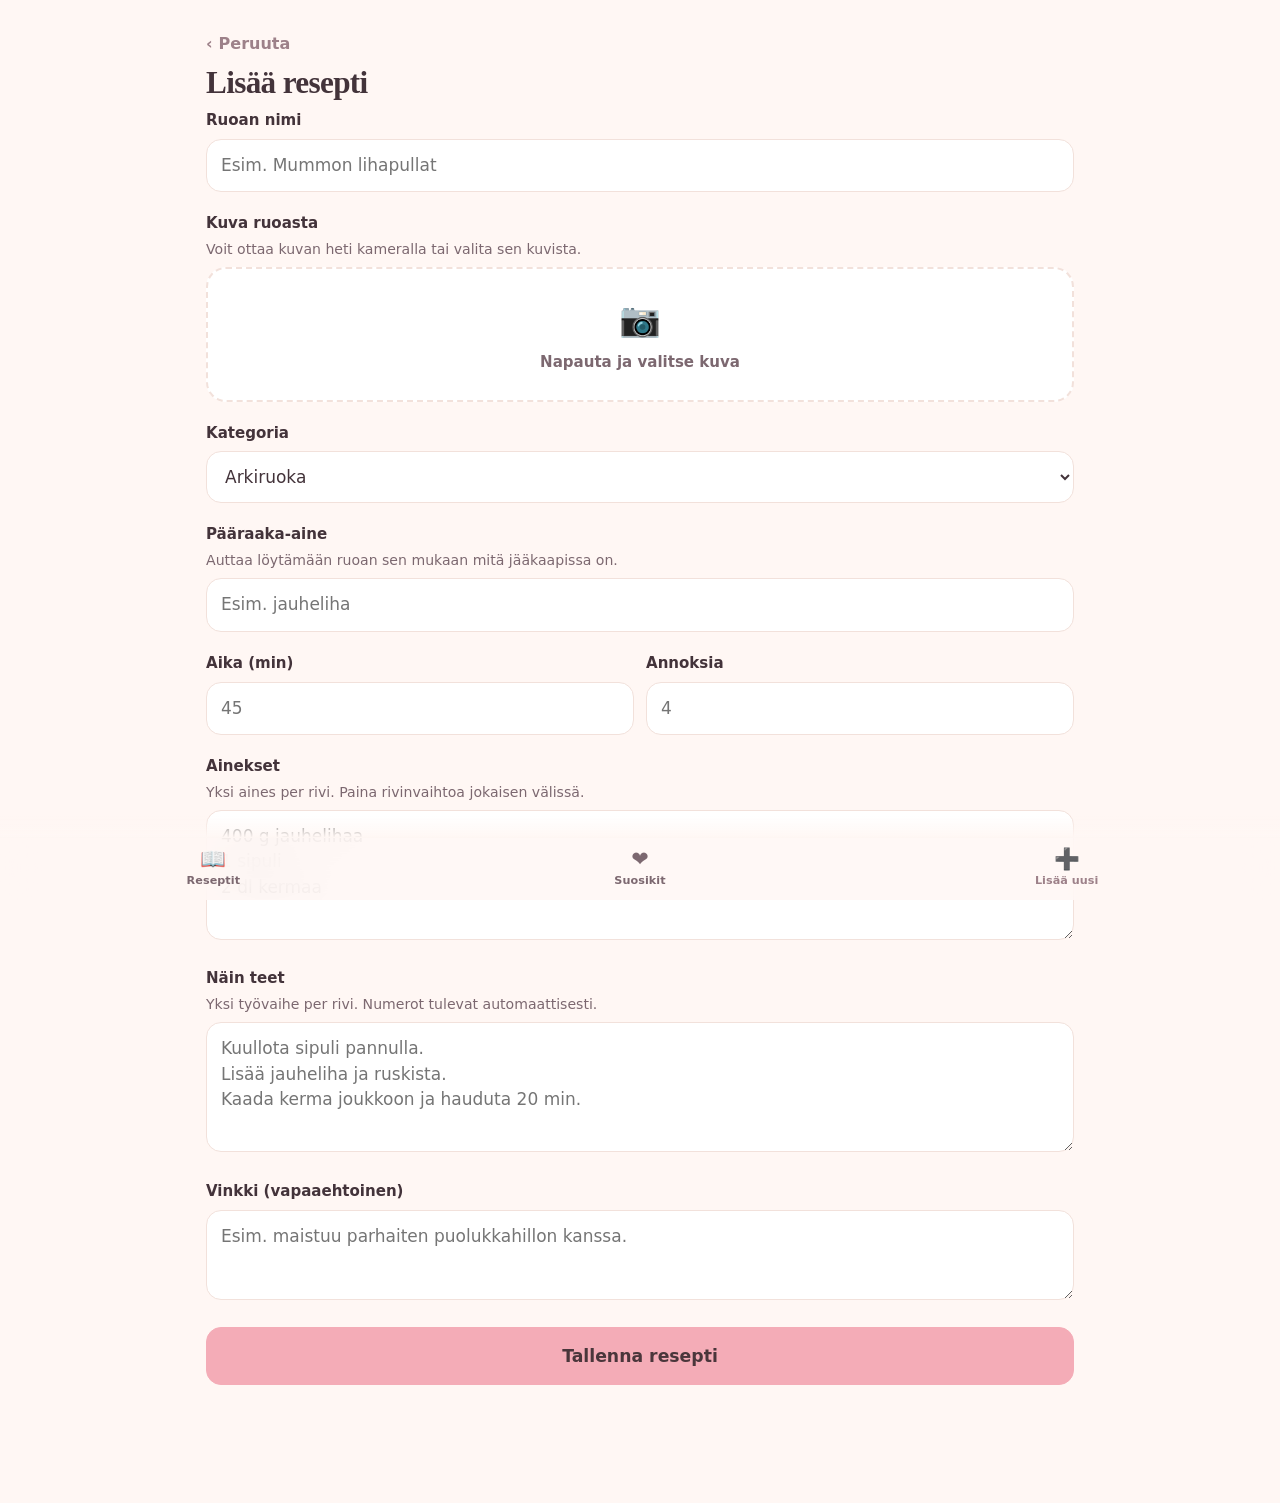
==== lisaa.html @ 2bf82513 "Uusi väripaletti ja harkittu liike käyttöliittymään Värit vaihdettu äidin valitsemiin pastelleihin. " ====
<!doctype html>
<html lang="fi">
<head>
<meta charset="utf-8">
<meta name="viewport" content="width=device-width, initial-scale=1, viewport-fit=cover">
<title>Lisää resepti · Reseptipankki</title>
<meta name="theme-color" content="#FFF7F4" media="(prefers-color-scheme: light)">
<meta name="theme-color" content="#1D1719" media="(prefers-color-scheme: dark)">
<meta name="apple-mobile-web-app-capable" content="yes">
<meta name="apple-mobile-web-app-title" content="Reseptit">
<link rel="apple-touch-icon" href="ikoni-180.png">
<link rel="manifest" href="manifest.webmanifest">
<link rel="stylesheet" href="style.css">
</head>
<body>

<header class="ylapalkki">
  <a class="takaisin" href="index.html"><span aria-hidden="true">‹</span> Peruuta</a>
  <h1 id="otsikko">Lisää resepti</h1>
</header>

<main class="sisalto">
  <div id="asetusvaroitus"></div>

  <form id="lomake" novalidate>

    <div class="kentta">
      <label for="nimi">Ruoan nimi</label>
      <input type="text" id="nimi" required autocomplete="off" placeholder="Esim. Mummon lihapullat">
    </div>

    <div class="kentta">
      <label for="kuva">Kuva ruoasta</label>
      <p class="ohjeteksti">Voit ottaa kuvan heti kameralla tai valita sen kuvista.</p>
      <label class="kuvavalinta" id="kuvalaatikko">
        <span id="kuvaTeksti">
          <span class="iso" aria-hidden="true">📷</span>
          Napauta ja valitse kuva
        </span>
        <input type="file" id="kuva" accept="image/*">
      </label>
    </div>

    <div class="kentta">
      <label for="kategoria">Kategoria</label>
      <select id="kategoria"></select>
    </div>

    <div class="kentta">
      <label for="paaraaka">Pääraaka-aine</label>
      <p class="ohjeteksti">Auttaa löytämään ruoan sen mukaan mitä jääkaapissa on.</p>
      <input type="text" id="paaraaka" autocomplete="off" placeholder="Esim. jauheliha">
    </div>

    <div class="rivi">
      <div class="kentta">
        <label for="aika">Aika (min)</label>
        <input type="number" id="aika" inputmode="numeric" min="0" placeholder="45">
      </div>
      <div class="kentta">
        <label for="annokset">Annoksia</label>
        <input type="number" id="annokset" inputmode="numeric" min="0" placeholder="4">
      </div>
    </div>

    <div class="kentta">
      <label for="ainekset">Ainekset</label>
      <p class="ohjeteksti">Yksi aines per rivi. Paina rivinvaihtoa jokaisen välissä.</p>
      <textarea id="ainekset" placeholder="400 g jauhelihaa&#10;1 sipuli&#10;2 dl kermaa"></textarea>
    </div>

    <div class="kentta">
      <label for="ohje">Näin teet</label>
      <p class="ohjeteksti">Yksi työvaihe per rivi. Numerot tulevat automaattisesti.</p>
      <textarea id="ohje" placeholder="Kuullota sipuli pannulla.&#10;Lisää jauheliha ja ruskista.&#10;Kaada kerma joukkoon ja hauduta 20 min."></textarea>
    </div>

    <div class="kentta">
      <label for="vinkki">Vinkki (vapaaehtoinen)</label>
      <textarea id="vinkki" style="min-height:90px" placeholder="Esim. maistuu parhaiten puolukkahillon kanssa."></textarea>
    </div>

    <div class="toiminnot">
      <button class="nappi paa" type="submit" id="tallenna">Tallenna resepti</button>
    </div>

    <p id="tila" class="ohjeteksti" style="text-align:center"></p>
  </form>
</main>

<nav class="alanavi">
  <a href="index.html"><span class="kuvake" aria-hidden="true">📖</span>Reseptit</a>
  <a href="index.html?suosikit=1"><span class="kuvake" aria-hidden="true">❤️</span>Suosikit</a>
  <a href="lisaa.html" aria-current="page"><span class="kuvake" aria-hidden="true">➕</span>Lisää uusi</a>
</nav>

<script src="config.js"></script>
<script src="db.js"></script>
<script src="lisaa.js"></script>
</body>
</html>
---- style.css ----
/* ===============================================================
   Reseptipankki — tyylit

   Väripaletti on äidin valitsema:
     #d8e2dc salvia   #ffe5d9 persikka   #ffcad4 pinkki
     #f4acb7 ruusu    #9d8189 mauve

   Pastellit ovat liian vaaleita kantamaan valkoista tekstiä, joten
   niitä käytetään pintoina ja teksti on syvä luumunsävy, joka on
   johdettu mauvesta. Näin kontrasti riittää myös keittiön valossa.
   =============================================================== */

:root {
  /* Äidin paletti sellaisenaan — näitä käytetään painikkeissa ja
     korosteissa, ja ne pysyvät kirkkaina myös tummassa teemassa. */
  --salvia:   #D8E2DC;
  --persikka: #FFE5D9;
  --pinkki:   #FFCAD4;
  --ruusu:    #F4ACB7;
  --mauve:    #9D8189;

  /* Korttien ja kuvapaikkojen taustasävyt. Tummassa teemassa nämä
     himmenevät, jotta ruudukko ei hehku pimeässä keittiössä. */
  --tintti-salvia:   #D8E2DC;
  --tintti-persikka: #FFE5D9;
  --tintti-pinkki:   #FFCAD4;
  --tintti-ruusu:    #F4ACB7;

  /* Käyttöliittymän sävyt */
  --tausta:        #FFF7F4;
  --pinta:         #FFFFFF;
  --pinta-2:       #FFF1EB;
  --muste:         #43333A;
  --muste-himmea:  #7C6870;
  --viiva:         #F2E1DB;
  --korostus:      #F4ACB7;
  --korostus-pehm: #FFE7EC;
  --korostus-teksti: #4A363B;
  --varjo:         0 1px 2px rgba(67, 51, 58, .05), 0 8px 24px rgba(157, 129, 137, .13);
  --varjo-levy:    0 -6px 44px rgba(67, 51, 58, .18);
  --pyoristys:     20px;

  /* Liikkeen sanasto */
  --ease-out:    cubic-bezier(0.23, 1, 0.32, 1);
  --ease-in-out: cubic-bezier(0.77, 0, 0.175, 1);
  --ease-levy:   cubic-bezier(0.32, 0.72, 0, 1);
}

@media (prefers-color-scheme: dark) {
  :root {
    --tausta:        #1D1719;
    --pinta:         #2A2226;
    --pinta-2:       #372B30;
    --muste:         #F7EAE6;
    --muste-himmea:  #C3ABB1;
    --viiva:         #3E3236;
    --korostus:      #F4ACB7;
    --korostus-pehm: #453036;
    --korostus-teksti: #2A2226;
    --varjo:         0 1px 2px rgba(0, 0, 0, .28), 0 8px 24px rgba(0, 0, 0, .34);
    --varjo-levy:    0 -6px 44px rgba(0, 0, 0, .5);

    --tintti-salvia:   #46534E;
    --tintti-persikka: #55403A;
    --tintti-pinkki:   #5A3B43;
    --tintti-ruusu:    #6B4049;
  }
}

* { box-sizing: border-box; }

html {
  font-size: 100%;
  -webkit-text-size-adjust: 100%;
}

body {
  margin: 0;
  padding: 0 0 calc(78px + env(safe-area-inset-bottom));
  background: var(--tausta);
  color: var(--muste);
  font-family: -apple-system, BlinkMacSystemFont, "Segoe UI", system-ui, sans-serif;
  font-size: 1.0625rem;
  line-height: 1.5;
  -webkit-font-smoothing: antialiased;
  overflow-x: hidden;
}

/* Otsikot: iso koko saa tiiviin välistyksen ja rivivälin, leipäteksti ei. */
h1, h2, h3 {
  font-family: Georgia, "Iowan Old Style", "Times New Roman", serif;
  font-weight: 600;
  margin: 0;
}

h1 { letter-spacing: -0.021em; line-height: 1.12; }
h2 { letter-spacing: -0.014em; line-height: 1.2; }
h3 { letter-spacing: -0.008em; line-height: 1.25; }

a { color: var(--mauve); }

button, .nappi, .siru, .kortti, .alanavi a, .takaisin, .kahva, .arvo-painike {
  -webkit-user-select: none;
  user-select: none;
}

button, input, select, textarea {
  font-family: inherit;
  font-size: 1.0625rem;   /* alle 16px saisi iOS:n zoomaamaan kenttään */
  color: inherit;
}

.sisalto {
  max-width: 900px;
  margin: 0 auto;
  padding: 0 16px;
}

/* --- Yläpalkki ------------------------------------------------- */

.ylapalkki {
  padding: calc(env(safe-area-inset-top) + 22px) 16px 8px;
  max-width: 900px;
  margin: 0 auto;
}

.ylapalkki h1 { font-size: 1.95rem; }

.ylapalkki p {
  margin: 5px 0 0;
  color: var(--muste-himmea);
  font-size: 0.94rem;
}

.takaisin {
  display: inline-flex;
  align-items: center;
  gap: 6px;
  min-height: 44px;
  padding-right: 12px;
  color: var(--mauve);
  text-decoration: none;
  font-weight: 600;
  font-size: 1rem;
  transition: transform 140ms var(--ease-out), opacity 140ms var(--ease-out);
}

.takaisin:active { transform: scale(0.96); opacity: .7; }

/* --- Arvontapainike -------------------------------------------- */

.arvo-painike {
  display: flex;
  align-items: center;
  justify-content: center;
  gap: 10px;
  width: 100%;
  min-height: 62px;
  margin: 18px 0 18px;
  border: 0;
  border-radius: var(--pyoristys);
  background: linear-gradient(135deg, var(--ruusu) 0%, var(--pinkki) 100%);
  color: var(--korostus-teksti);
  font-size: 1.12rem;
  font-weight: 650;
  letter-spacing: -0.005em;
  box-shadow: var(--varjo);
  cursor: pointer;
  -webkit-tap-highlight-color: transparent;
  transition: transform 140ms var(--ease-out), box-shadow 140ms var(--ease-out);
}

.arvo-painike:active {
  transform: scale(0.975);
  box-shadow: 0 1px 2px rgba(67, 51, 58, .06);
}

.arvo-painike .noppa {
  display: inline-block;
  font-size: 1.15em;
  transition: transform 260ms var(--ease-out);
}

.arvo-painike:active .noppa { transform: rotate(-18deg); }

/* --- Haku ja suodattimet --------------------------------------- */

.hakukentta { position: relative; margin-bottom: 12px; }

.hakukentta input {
  width: 100%;
  min-height: 52px;
  padding: 0 16px 0 46px;
  border: 1px solid var(--viiva);
  border-radius: 15px;
  background: var(--pinta);
  outline: none;
  transition: border-color 160ms ease, box-shadow 160ms ease;
}

.hakukentta input:focus {
  border-color: var(--ruusu);
  box-shadow: 0 0 0 3px var(--korostus-pehm);
}

.hakukentta .kuvake {
  position: absolute;
  left: 15px;
  top: 50%;
  transform: translateY(-50%);
  opacity: .45;
  pointer-events: none;
}

.suodattimet {
  display: flex;
  gap: 8px;
  overflow-x: auto;
  padding: 2px 16px 14px;
  margin: 0 -16px;
  scrollbar-width: none;
  -webkit-overflow-scrolling: touch;
}

.suodattimet::-webkit-scrollbar { display: none; }

.siru {
  flex: 0 0 auto;
  min-height: 40px;
  padding: 0 16px;
  border: 1px solid var(--viiva);
  border-radius: 999px;
  background: var(--pinta);
  color: var(--muste-himmea);
  font-size: 0.94rem;
  font-weight: 550;
  white-space: nowrap;
  cursor: pointer;
  -webkit-tap-highlight-color: transparent;
  transition: transform 140ms var(--ease-out), background-color 180ms ease,
              color 180ms ease, border-color 180ms ease;
}

.siru:active { transform: scale(0.95); }

.siru[aria-pressed="true"] {
  background: var(--ruusu);
  border-color: var(--ruusu);
  color: var(--korostus-teksti);
}

/* --- Reseptiruudukko -------------------------------------------- */

.ruudukko {
  display: grid;
  grid-template-columns: repeat(2, 1fr);
  gap: 14px;
  padding-bottom: 28px;
}

@media (min-width: 620px) {
  .ruudukko { grid-template-columns: repeat(3, 1fr); gap: 18px; }
}

.kortti {
  display: block;
  background: var(--pinta);
  border-radius: var(--pyoristys);
  overflow: hidden;
  text-decoration: none;
  color: inherit;
  box-shadow: var(--varjo);
  -webkit-tap-highlight-color: transparent;
  transition: transform 160ms var(--ease-out), box-shadow 160ms var(--ease-out);
}

.kortti:active {
  transform: scale(0.975);
  box-shadow: 0 1px 2px rgba(67, 51, 58, .05);
}

/* Ensilatauksen porrastettu saapuminen. Suodatus ja haku eivät
   käytä tätä — listan pomppiminen joka näppäinpainalluksella
   tekisi hakemisesta hitaan tuntuista. */
.ruudukko.saapuu .kortti {
  opacity: 0;
  animation: kortti-saapuu 280ms var(--ease-out) forwards;
  animation-delay: calc(var(--i, 0) * 45ms);
}

@keyframes kortti-saapuu {
  from { opacity: 0; transform: translateY(10px) scale(0.985); }
  to   { opacity: 1; transform: none; }
}

.kortti .kuva {
  position: relative;
  aspect-ratio: 4 / 3;
  background: var(--tintti-persikka);
  display: flex;
  align-items: center;
  justify-content: center;
  font-size: 2.4rem;
}

.kortti .kuva.salvia   { background: var(--tintti-salvia); }
.kortti .kuva.persikka { background: var(--tintti-persikka); }
.kortti .kuva.pinkki   { background: var(--tintti-pinkki); }
.kortti .kuva.ruusu    { background: var(--tintti-ruusu); }

.kortti .kuva img {
  width: 100%;
  height: 100%;
  object-fit: cover;
  display: block;
}

.kortti .sydan {
  position: absolute;
  top: 8px;
  right: 8px;
  font-size: 0.9rem;
  background: rgba(255, 255, 255, .93);
  border-radius: 999px;
  width: 28px;
  height: 28px;
  display: flex;
  align-items: center;
  justify-content: center;
  box-shadow: 0 1px 4px rgba(67, 51, 58, .12);
}

.kortti .teksti { padding: 12px 13px 15px; }

.kortti h3 { font-size: 1.02rem; margin-bottom: 5px; }

.kortti .meta { font-size: 0.8rem; color: var(--muste-himmea); }

/* --- Tyhjä tila ja ilmoitukset ---------------------------------- */

.tyhja {
  text-align: center;
  padding: 48px 24px;
  color: var(--muste-himmea);
  animation: pehmea-saapuu 320ms var(--ease-out) both;
}

.tyhja .iso { font-size: 2.9rem; display: block; margin-bottom: 12px; }

.tyhja h2 { font-size: 1.3rem; color: var(--muste); margin-bottom: 8px; }

@keyframes pehmea-saapuu {
  from { opacity: 0; transform: translateY(8px); }
  to   { opacity: 1; transform: none; }
}

.huomio {
  background: var(--korostus-pehm);
  border: 1px solid var(--viiva);
  border-radius: 15px;
  padding: 16px 18px;
  margin: 16px 0;
  font-size: 0.94rem;
  line-height: 1.55;
}

.huomio h2 { font-size: 1.12rem; margin-bottom: 8px; }

.huomio code {
  font-family: ui-monospace, SFMono-Regular, Menlo, monospace;
  font-size: 0.82rem;
  background: var(--pinta);
  padding: 1px 5px;
  border-radius: 5px;
}

/* --- Reseptisivu ------------------------------------------------ */

.hero {
  width: 100%;
  aspect-ratio: 3 / 2;
  object-fit: cover;
  display: block;
  background: var(--tintti-persikka);
}

.hero-tyhja {
  aspect-ratio: 3 / 2;
  background: var(--tintti-persikka);
  display: flex;
  align-items: center;
  justify-content: center;
  font-size: 4.6rem;
}

.hero-tyhja.salvia   { background: var(--tintti-salvia); }
.hero-tyhja.persikka { background: var(--tintti-persikka); }
.hero-tyhja.pinkki   { background: var(--tintti-pinkki); }
.hero-tyhja.ruusu    { background: var(--tintti-ruusu); }

/* Kuva ja teksti saapuvat kahtena ryhmänä, eivät yksitellen. */
.saapuva-kuva { animation: pehmea-saapuu 300ms var(--ease-out) both; }

.saapuva-teksti {
  animation: pehmea-saapuu 320ms var(--ease-out) both;
  animation-delay: 60ms;
}

.resepti-otsikko { margin: 22px 0 10px; }

.resepti-otsikko h1 { font-size: 1.95rem; }

.tiedot {
  display: flex;
  flex-wrap: wrap;
  gap: 8px;
  margin: 14px 0 22px;
}

.tieto {
  background: var(--pinta);
  border: 1px solid var(--viiva);
  border-radius: 999px;
  padding: 7px 14px;
  font-size: 0.88rem;
  color: var(--muste-himmea);
}

.osio { margin-bottom: 32px; }

.osio > h2 {
  font-size: 1.3rem;
  margin-bottom: 12px;
  padding-bottom: 8px;
  border-bottom: 2px solid var(--pinkki);
}

/* Ainekset: rivin voi kuitata tehdyksi kesken kokkaamisen */
.ainekset { list-style: none; margin: 0; padding: 0; }

.ainekset li {
  display: flex;
  align-items: flex-start;
  gap: 12px;
  min-height: 48px;
  padding: 6px 8px;
  border-radius: 12px;
  border-bottom: 1px solid var(--viiva);
  cursor: pointer;
  -webkit-tap-highlight-color: transparent;
  transition: background-color 140ms var(--ease-out);
}

.ainekset li:last-child { border-bottom: 0; }

.ainekset li:active { background: var(--pinta-2); }

.ainekset .ruutu {
  flex: 0 0 auto;
  width: 25px;
  height: 25px;
  margin-top: 8px;
  border: 2px solid var(--viiva);
  border-radius: 8px;
  display: flex;
  align-items: center;
  justify-content: center;
  font-size: 0.85rem;
  color: transparent;
  transition: background-color 150ms var(--ease-out),
              border-color 150ms var(--ease-out),
              color 150ms var(--ease-out);
}

.ainekset li.valmis .ruutu {
  background: var(--mauve);
  border-color: var(--mauve);
  color: #FFF7F4;
}

.ainekset li span { padding: 9px 0; }

.ainekset li span.teksti {
  transition: color 150ms var(--ease-out), opacity 150ms var(--ease-out);
}

.ainekset li.valmis span.teksti {
  text-decoration: line-through;
  color: var(--muste-himmea);
  opacity: .65;
}

/* Ohje: numeroidut askeleet */
.askeleet { list-style: none; margin: 0; padding: 0; counter-reset: askel; }

.askeleet li {
  display: flex;
  gap: 14px;
  margin-bottom: 18px;
  line-height: 1.6;
}

.askeleet li::before {
  counter-increment: askel;
  content: counter(askel);
  flex: 0 0 auto;
  width: 31px;
  height: 31px;
  border-radius: 999px;
  background: var(--pinkki);
  color: var(--korostus-teksti);
  font-size: 0.94rem;
  font-weight: 700;
  display: flex;
  align-items: center;
  justify-content: center;
  margin-top: 2px;
}

.vinkki {
  background: var(--tintti-salvia);
  border-radius: 15px;
  padding: 15px 17px;
  font-size: 1rem;
  line-height: 1.55;
  color: var(--muste);
}

.toiminnot {
  display: flex;
  flex-wrap: wrap;
  gap: 10px;
  margin: 8px 0 40px;
}

/* --- Painikkeet ------------------------------------------------- */

.nappi {
  display: inline-flex;
  align-items: center;
  justify-content: center;
  gap: 8px;
  min-height: 52px;
  padding: 0 20px;
  border-radius: 15px;
  border: 1px solid var(--viiva);
  background: var(--pinta);
  color: var(--muste);
  font-size: 1rem;
  font-weight: 600;
  text-decoration: none;
  cursor: pointer;
  -webkit-tap-highlight-color: transparent;
  transition: transform 140ms var(--ease-out), background-color 160ms ease,
              opacity 160ms ease;
}

.nappi:active { transform: scale(0.97); }

.nappi.paa {
  background: var(--ruusu);
  border-color: var(--ruusu);
  color: var(--korostus-teksti);
  width: 100%;
  min-height: 58px;
  font-size: 1.08rem;
}

.nappi.vaara { color: #A33F4C; }

@media (prefers-color-scheme: dark) {
  .nappi.vaara { color: #F0A0A9; }
}

.nappi:disabled { opacity: .5; }
.nappi:disabled:active { transform: none; }

/* --- Arvonnan alalevy ------------------------------------------- */

.verho {
  position: fixed;
  inset: 0;
  background: rgba(67, 51, 58, .34);
  opacity: 0;
  z-index: 40;
  transition: opacity 400ms var(--ease-levy);
}

.verho.auki { opacity: 1; }

.arpalevy {
  position: fixed;
  left: 0;
  right: 0;
  bottom: 0;
  z-index: 41;
  max-width: 560px;
  margin: 0 auto;
  padding: 10px 20px calc(24px + env(safe-area-inset-bottom));
  background: var(--pinta);
  border-radius: 26px 26px 0 0;
  box-shadow: var(--varjo-levy);
  transform: translateY(100%);
  transition: transform 400ms var(--ease-levy);
  touch-action: none;
}

.arpalevy.auki { transform: translateY(0); }

/* Vedon aikana levy seuraa sormea suoraan, ilman siirtymää. */
.arpalevy.vetaa { transition: none; }

#arpasisalto {
  opacity: 1;
  transition: opacity 160ms var(--ease-out);
}

.kahva {
  width: 42px;
  height: 5px;
  border-radius: 999px;
  background: var(--viiva);
  margin: 0 auto 16px;
}

.arpa-ylapuoli {
  display: flex;
  align-items: center;
  gap: 15px;
  margin-bottom: 18px;
}

.arpa-kuva {
  flex: 0 0 auto;
  width: 78px;
  height: 78px;
  border-radius: 18px;
  background: var(--tintti-persikka);
  display: flex;
  align-items: center;
  justify-content: center;
  font-size: 2.1rem;
  overflow: hidden;
}

.arpa-kuva.salvia   { background: var(--tintti-salvia); }
.arpa-kuva.persikka { background: var(--tintti-persikka); }
.arpa-kuva.pinkki   { background: var(--tintti-pinkki); }
.arpa-kuva.ruusu    { background: var(--tintti-ruusu); }

.arpa-kuva img { width: 100%; height: 100%; object-fit: cover; }

.arpa-nimi { font-size: 1.4rem; margin-bottom: 4px; }

.arpa-meta { font-size: 0.9rem; color: var(--muste-himmea); }

.arpa-napit { display: flex; gap: 10px; }

.arpa-napit .nappi { flex: 1; min-height: 54px; padding: 0 12px; }

/* --- Lomake ----------------------------------------------------- */

.kentta { margin-bottom: 20px; }

.kentta label {
  display: block;
  font-size: 0.94rem;
  font-weight: 650;
  margin-bottom: 7px;
}

.kentta .ohjeteksti {
  font-size: 0.88rem;
  color: var(--muste-himmea);
  margin: -3px 0 8px;
  line-height: 1.45;
}

.kentta input[type="text"],
.kentta input[type="number"],
.kentta select,
.kentta textarea {
  width: 100%;
  min-height: 52px;
  padding: 13px 14px;
  border: 1px solid var(--viiva);
  border-radius: 15px;
  background: var(--pinta);
  outline: none;
  line-height: 1.5;
  transition: border-color 160ms ease, box-shadow 160ms ease;
}

.kentta textarea { resize: vertical; min-height: 130px; }

.kentta input:focus, .kentta select:focus, .kentta textarea:focus {
  border-color: var(--ruusu);
  box-shadow: 0 0 0 3px var(--korostus-pehm);
}

.rivi { display: flex; gap: 12px; }
.rivi .kentta { flex: 1; }

.kuvavalinta {
  display: block;
  border: 2px dashed var(--viiva);
  border-radius: var(--pyoristys);
  background: var(--pinta);
  padding: 26px 16px;
  text-align: center;
  color: var(--muste-himmea);
  cursor: pointer;
  overflow: hidden;
  transition: transform 140ms var(--ease-out), border-color 160ms ease;
}

.kuvavalinta:active { transform: scale(0.985); border-color: var(--ruusu); }

.kuvavalinta.taytetty { padding: 8px; border-style: solid; }

.kuvavalinta .iso { font-size: 2.1rem; display: block; margin-bottom: 6px; }

.kuvavalinta img {
  width: 100%;
  aspect-ratio: 3 / 2;
  object-fit: cover;
  border-radius: 13px;
  display: block;
  animation: kuva-saapuu 220ms var(--ease-out) both;
}

@keyframes kuva-saapuu {
  from { opacity: 0; transform: scale(0.96); }
  to   { opacity: 1; transform: none; }
}

.kuvavalinta input { display: none; }

/* --- Alanavigaatio ---------------------------------------------- */

/* Sisältö rullaa läpikuultavan palkin alta. Kova viiva on korvattu
   pehmeällä häivytyksellä, joka erottaa palkin vasta kun sen alle
   tulee sisältöä. */
.alanavi {
  position: fixed;
  left: 0; right: 0; bottom: 0;
  display: flex;
  background: color-mix(in srgb, var(--tausta) 82%, transparent);
  -webkit-backdrop-filter: saturate(180%) blur(20px);
  backdrop-filter: saturate(180%) blur(20px);
  border-top: 1px solid color-mix(in srgb, var(--viiva) 70%, transparent);
  padding-bottom: env(safe-area-inset-bottom);
  z-index: 20;
}

.alanavi::before {
  content: "";
  position: absolute;
  left: 0; right: 0;
  bottom: 100%;
  height: 22px;
  background: linear-gradient(to top, var(--tausta), transparent);
  pointer-events: none;
}

.alanavi a {
  flex: 1;
  min-height: 62px;
  display: flex;
  flex-direction: column;
  align-items: center;
  justify-content: center;
  gap: 3px;
  text-decoration: none;
  color: var(--muste-himmea);
  font-size: 0.7rem;
  font-weight: 600;
  letter-spacing: 0.005em;
  -webkit-tap-highlight-color: transparent;
  transition: color 160ms ease;
}

.alanavi a .kuvake {
  font-size: 1.3rem;
  line-height: 1;
  transition: transform 160ms var(--ease-out);
}

.alanavi a:active .kuvake { transform: scale(0.88); }

.alanavi a[aria-current="page"] { color: var(--mauve); }

/* --- Muuta ------------------------------------------------------ */

.latautuu {
  text-align: center;
  padding: 60px 20px;
  color: var(--muste-himmea);
}

/* --- Saavutettavuus --------------------------------------------- */

/* Vähennetty liike: siirtymät säilyvät ymmärrettävyyden vuoksi,
   mutta paikanmuutokset ja porrastus poistetaan. */
@media (prefers-reduced-motion: reduce) {
  .ruudukko.saapuu .kortti {
    animation: haipyy-esiin 200ms ease both;
    animation-delay: 0ms;
  }

  .tyhja, .saapuva-kuva, .saapuva-teksti, .kuvavalinta img {
    animation: haipyy-esiin 200ms ease both;
  }

  @keyframes haipyy-esiin {
    from { opacity: 0; }
    to   { opacity: 1; }
  }

  .arpalevy {
    transition: opacity 220ms ease;
    transform: none;
    opacity: 0;
  }

  .arpalevy.auki { opacity: 1; }

  .kortti:active, .nappi:active, .arvo-painike:active,
  .siru:active, .takaisin:active, .kuvavalinta:active,
  .alanavi a:active .kuvake, .arvo-painike:active .noppa {
    transform: none;
  }
}

@media (prefers-reduced-transparency: reduce) {
  .alanavi {
    background: var(--tausta);
    -webkit-backdrop-filter: none;
    backdrop-filter: none;
  }
}

@media (prefers-contrast: more) {
  :root { --viiva: #B79FA6; --muste-himmea: #5E4A51; }
  .kortti, .nappi, .tieto { border: 1px solid var(--viiva); }
}
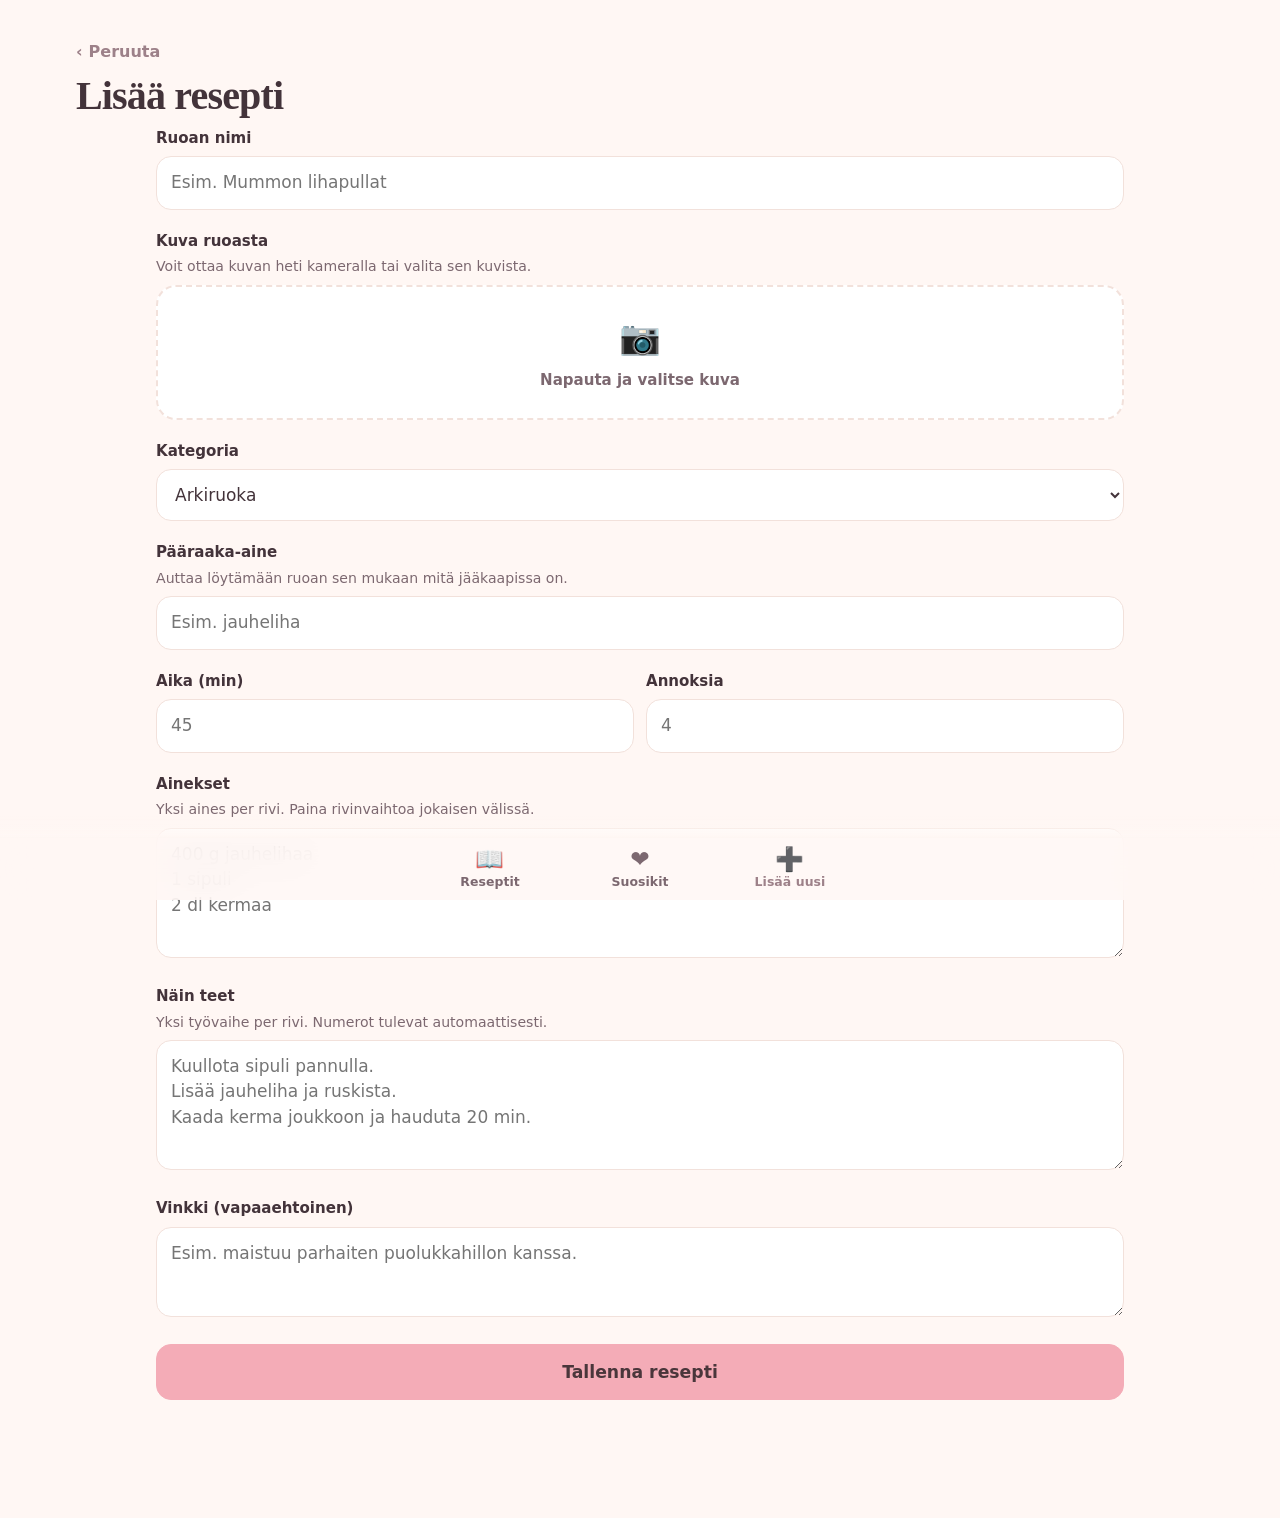
==== commit d965a22d: "Sovita asettelu puhelin- ja iPad-leveyksiin Sarakemäärä kasvaa näytön mukana: kaksi puhelimissa (375" ====
--- a/lisaa.html
+++ b/lisaa.html
@@ -12,7 +12,7 @@
 <link rel="manifest" href="manifest.webmanifest">
 <link rel="stylesheet" href="style.css">
 </head>
-<body>
+<body class="resepti-sivu">
 
 <header class="ylapalkki">
   <a class="takaisin" href="index.html"><span aria-hidden="true">‹</span> Peruuta</a>
--- a/style.css
+++ b/style.css
@@ -39,6 +39,7 @@
   --varjo:         0 1px 2px rgba(67, 51, 58, .05), 0 8px 24px rgba(157, 129, 137, .13);
   --varjo-levy:    0 -6px 44px rgba(67, 51, 58, .18);
   --pyoristys:     20px;
+  --sisalto-max:   940px;
 
   /* Liikkeen sanasto */
   --ease-out:    cubic-bezier(0.23, 1, 0.32, 1);
@@ -110,17 +111,22 @@
   color: inherit;
 }
 
+/* Vaaka-asennossa Dynamic Island ja pyöristetyt kulmat vievät tilaa
+   sivureunoista, joten sisältö väistää ne turva-alueiden verran. */
 .sisalto {
-  max-width: 900px;
+  max-width: var(--sisalto-max);
   margin: 0 auto;
-  padding: 0 16px;
+  padding: 0 calc(16px + env(safe-area-inset-right))
+           0 calc(16px + env(safe-area-inset-left));
 }
 
 /* --- Yläpalkki ------------------------------------------------- */
 
 .ylapalkki {
-  padding: calc(env(safe-area-inset-top) + 22px) 16px 8px;
-  max-width: 900px;
+  padding: calc(env(safe-area-inset-top) + 22px)
+           calc(16px + env(safe-area-inset-right)) 8px
+           calc(16px + env(safe-area-inset-left));
+  max-width: var(--sisalto-max);
   margin: 0 auto;
 }
 
@@ -216,8 +222,12 @@
   display: flex;
   gap: 8px;
   overflow-x: auto;
-  padding: 2px 16px 14px;
-  margin: 0 -16px;
+  padding-top: 2px;
+  padding-bottom: 14px;
+  padding-left:  max(calc(16px + env(safe-area-inset-left)),
+                     calc((100% - var(--sisalto-max)) / 2 + 16px));
+  padding-right: max(calc(16px + env(safe-area-inset-right)),
+                     calc((100% - var(--sisalto-max)) / 2 + 16px));
   scrollbar-width: none;
   -webkit-overflow-scrolling: touch;
 }
@@ -258,8 +268,15 @@
   padding-bottom: 28px;
 }
 
-@media (min-width: 620px) {
+/* Sarakemäärä kasvaa näytön mukana. Puhelimissa (375–440 pt) kaksi
+   saraketta pitää kortit luettavan kokoisina; iPadin pystyasennossa
+   (820 pt) niitä mahtuu kolme ja vaakatasossa (1180 pt) neljä. */
+@media (min-width: 640px) {
   .ruudukko { grid-template-columns: repeat(3, 1fr); gap: 18px; }
+}
+
+@media (min-width: 1000px) {
+  .ruudukko { grid-template-columns: repeat(4, 1fr); gap: 20px; }
 }
 
 .kortti {
@@ -526,12 +543,17 @@
   color: var(--muste);
 }
 
+/* Painikkeet jakavat rivin tasan ja venyvät täyteen leveyteen jos
+   teksti pakottaa ne omalle rivilleen — muuten kapeaan näyttöön jää
+   puolityhjiä rivejä. */
 .toiminnot {
   display: flex;
   flex-wrap: wrap;
   gap: 10px;
   margin: 8px 0 40px;
 }
+
+.toiminnot .nappi { flex: 1 1 auto; }
 
 /* --- Painikkeet ------------------------------------------------- */
 
@@ -750,6 +772,8 @@
   backdrop-filter: saturate(180%) blur(20px);
   border-top: 1px solid color-mix(in srgb, var(--viiva) 70%, transparent);
   padding-bottom: env(safe-area-inset-bottom);
+  padding-left: env(safe-area-inset-left);
+  padding-right: env(safe-area-inset-right);
   z-index: 20;
 }
 
@@ -844,3 +868,94 @@
   :root { --viiva: #B79FA6; --muste-himmea: #5E4A51; }
   .kortti, .nappi, .tieto { border: 1px solid var(--viiva); }
 }
+
+/* ===============================================================
+   Leveät näytöt
+
+   Puhelimet osuvat välille 375–440 pt, joten perustyylit on
+   mitoitettu sinne. Nämä säännöt sovittavat saman käyttöliittymän
+   11 tuuman iPadille (820 pt pystyssä, 1180 pt vaakatasossa) ilman
+   että mistään tulee venytettyä.
+   =============================================================== */
+
+@media (min-width: 700px) {
+  body { font-size: 1.09rem; }
+
+  .ylapalkki { padding-top: calc(env(safe-area-inset-top) + 30px); }
+  .ylapalkki h1 { font-size: 2.5rem; }
+  .ylapalkki p { font-size: 1.03rem; }
+
+  /* Täysleveä arvontapainike näyttäisi tabletilla venytetyltä, joten
+     se kutistuu omaan mittaansa ja haku täyttää loput rivistä. */
+  .ohjaimet {
+    display: flex;
+    align-items: center;
+    gap: 14px;
+    margin: 22px 0 20px;
+  }
+
+  .arvo-painike {
+    width: auto;
+    flex: 0 0 auto;
+    margin: 0;
+    padding: 0 28px;
+  }
+
+  .hakukentta { flex: 1; margin-bottom: 0; }
+
+  .hakukentta input { min-height: 62px; }
+
+  .siru { min-height: 44px; padding: 0 18px; font-size: 1rem; }
+
+  .kortti h3 { font-size: 1.12rem; }
+  .kortti .meta { font-size: 0.86rem; }
+  .kortti .kuva { font-size: 3rem; }
+
+  /* Alanavigaatio keskitetään: 1180 pistettä leveä palkki, jonka
+     päissä on kolme kuvaketta, pakottaisi silmän laidasta laitaan. */
+  .alanavi { justify-content: center; }
+  .alanavi a { flex: 0 0 150px; }
+  .alanavi a { font-size: 0.78rem; }
+  .alanavi a .kuvake { font-size: 1.45rem; }
+
+  /* Kuva ei saa täyttää koko näyttöä ennen kuin ohjeeseen pääsee. */
+  .hero, .hero-tyhja {
+    aspect-ratio: auto;
+    height: 40vh;
+    max-height: 420px;
+  }
+
+  .hero-tyhja { font-size: 6rem; }
+
+  .resepti-otsikko h1 { font-size: 2.5rem; }
+
+  .osio > h2 { font-size: 1.45rem; }
+
+  .toiminnot .nappi { min-height: 56px; }
+
+  .nappi.paa { width: auto; min-width: 260px; }
+
+  .arpalevy { padding-left: 26px; padding-right: 26px; }
+}
+
+/* Ainekset ja työvaiheet rinnakkain. Keittiössä iPad on tyypillisesti
+   pystyssä tasolla, jolloin molemmat näkyvät kerralla eikä reseptiä
+   tarvitse rullata edestakaisin kesken kokkaamisen. */
+@media (min-width: 820px) {
+  .resepti-palstat {
+    display: grid;
+    grid-template-columns: minmax(260px, 0.85fr) 1.15fr;
+    gap: 20px 44px;
+    align-items: start;
+  }
+
+  .askeleet li { margin-bottom: 20px; }
+}
+
+@media (min-width: 1000px) {
+  :root { --sisalto-max: 1160px; }
+
+  /* Luettavuus menisi pilalle, jos leipäteksti venyisi yhtä leveäksi
+     kuin ruudukko, joten reseptisivu pysyy kapeampana. */
+  .resepti-sivu .sisalto { max-width: 1000px; }
+}
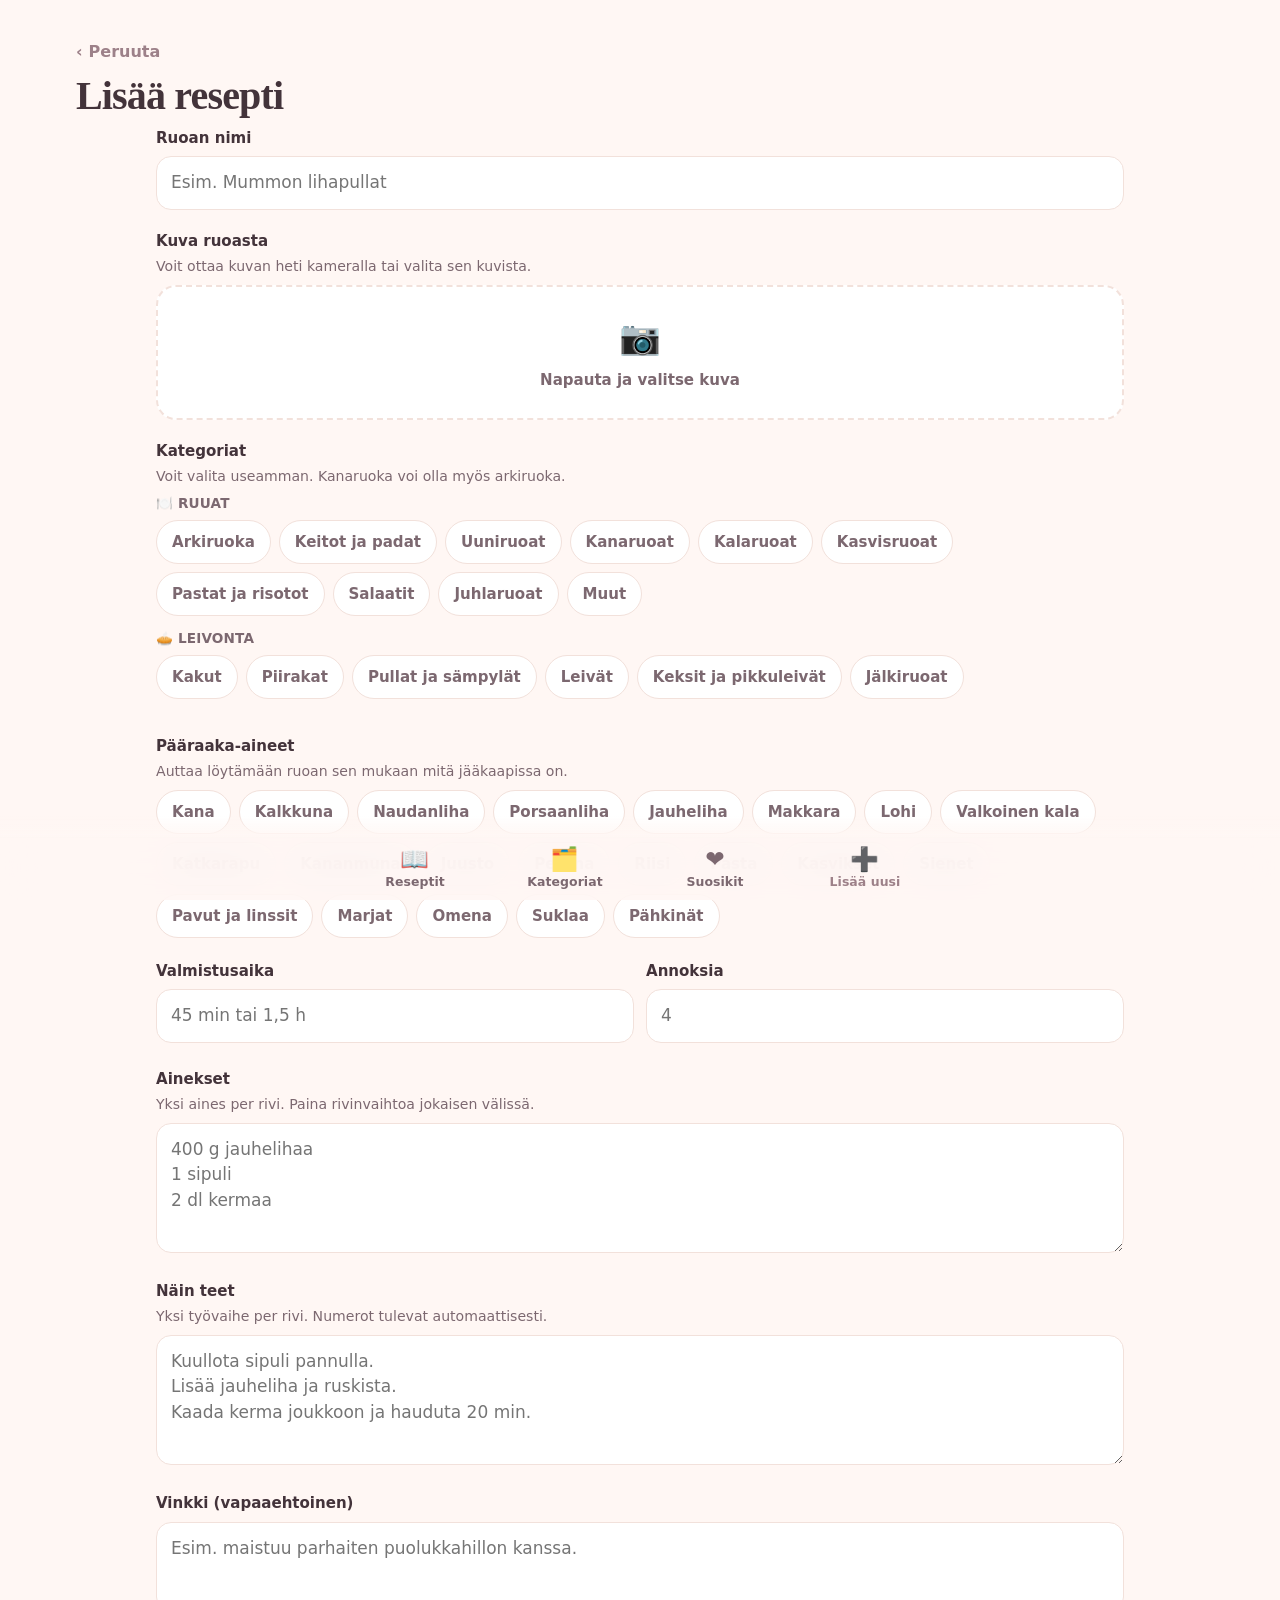
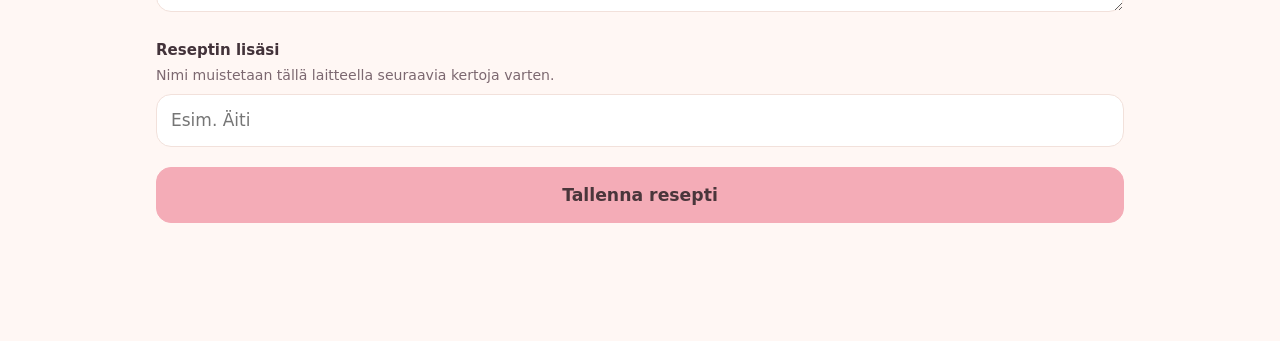
==== commit 0b3dda65: "Kategoriasivu, monivalinnat, lisääjä ja ajan muotoilu Alapalkkiin neljäs kohta, Kategoriat. Kategori" ====
--- a/lisaa.html
+++ b/lisaa.html
@@ -8,8 +8,9 @@
 <meta name="theme-color" content="#1D1719" media="(prefers-color-scheme: dark)">
 <meta name="apple-mobile-web-app-capable" content="yes">
 <meta name="apple-mobile-web-app-title" content="Reseptit">
-<link rel="apple-touch-icon" href="ikoni-180.png">
-<link rel="manifest" href="manifest.webmanifest">
+<link rel="apple-touch-icon" sizes="180x180" href="ikoni-kokki-180.png">
+<link rel="icon" type="image/png" sizes="192x192" href="ikoni-kokki-192.png">
+<link rel="manifest" href="sovellus.webmanifest">
 <link rel="stylesheet" href="style.css">
 </head>
 <body class="resepti-sivu">
@@ -41,21 +42,23 @@
       </label>
     </div>
 
-    <div class="kentta">
-      <label for="kategoria">Kategoria</label>
-      <select id="kategoria"></select>
-    </div>
+    <fieldset class="kentta valintaryhma">
+      <legend>Kategoriat</legend>
+      <p class="ohjeteksti">Voit valita useamman. Kanaruoka voi olla myös arkiruoka.</p>
+      <div id="kategoriavalinnat"></div>
+    </fieldset>
 
-    <div class="kentta">
-      <label for="paaraaka">Pääraaka-aine</label>
+    <fieldset class="kentta valintaryhma">
+      <legend>Pääraaka-aineet</legend>
       <p class="ohjeteksti">Auttaa löytämään ruoan sen mukaan mitä jääkaapissa on.</p>
-      <input type="text" id="paaraaka" autocomplete="off" placeholder="Esim. jauheliha">
-    </div>
+      <div class="valintasirut" id="raakaainevalinnat"></div>
+    </fieldset>
 
     <div class="rivi">
       <div class="kentta">
-        <label for="aika">Aika (min)</label>
-        <input type="number" id="aika" inputmode="numeric" min="0" placeholder="45">
+        <label for="aika">Valmistusaika</label>
+        <input type="text" id="aika" autocomplete="off" placeholder="45 min tai 1,5 h">
+        <p class="ohjeteksti" id="aikaEsikatselu"></p>
       </div>
       <div class="kentta">
         <label for="annokset">Annoksia</label>
@@ -80,6 +83,14 @@
       <textarea id="vinkki" style="min-height:90px" placeholder="Esim. maistuu parhaiten puolukkahillon kanssa."></textarea>
     </div>
 
+    <div class="kentta">
+      <label for="lisaaja">Reseptin lisäsi</label>
+      <p class="ohjeteksti">Nimi muistetaan tällä laitteella seuraavia kertoja varten.</p>
+      <input type="text" id="lisaaja" autocomplete="name" list="lisaajaEhdotukset"
+             placeholder="Esim. Äiti">
+      <datalist id="lisaajaEhdotukset"></datalist>
+    </div>
+
     <div class="toiminnot">
       <button class="nappi paa" type="submit" id="tallenna">Tallenna resepti</button>
     </div>
@@ -90,11 +101,13 @@
 
 <nav class="alanavi">
   <a href="index.html"><span class="kuvake" aria-hidden="true">📖</span>Reseptit</a>
+  <a href="kategoriat.html"><span class="kuvake" aria-hidden="true">🗂️</span>Kategoriat</a>
   <a href="index.html?suosikit=1"><span class="kuvake" aria-hidden="true">❤️</span>Suosikit</a>
   <a href="lisaa.html" aria-current="page"><span class="kuvake" aria-hidden="true">➕</span>Lisää uusi</a>
 </nav>
 
 <script src="config.js"></script>
+<script src="apu.js"></script>
 <script src="db.js"></script>
 <script src="lisaa.js"></script>
 </body>
--- a/style.css
+++ b/style.css
@@ -827,7 +827,8 @@
 /* Vähennetty liike: siirtymät säilyvät ymmärrettävyyden vuoksi,
    mutta paikanmuutokset ja porrastus poistetaan. */
 @media (prefers-reduced-motion: reduce) {
-  .ruudukko.saapuu .kortti {
+  .ruudukko.saapuu .kortti,
+  .kategoriaruudukko.saapuu .kategoriakortti {
     animation: haipyy-esiin 200ms ease both;
     animation-delay: 0ms;
   }
@@ -840,6 +841,9 @@
     from { opacity: 0; }
     to   { opacity: 1; }
   }
+
+  .ryhma-sisus { transition: visibility 1ms; }
+  .ryhma .nuoli { transition: none; }
 
   .arpalevy {
     transition: opacity 220ms ease;
@@ -849,6 +853,7 @@
 
   .arpalevy.auki { opacity: 1; }
 
+  a.kategoriakortti:active, .valintasiru:active, .tieto-linkki:active,
   .kortti:active, .nappi:active, .arvo-painike:active,
   .siru:active, .takaisin:active, .kuvavalinta:active,
   .alanavi a:active .kuvake, .arvo-painike:active .noppa {
@@ -868,6 +873,272 @@
   :root { --viiva: #B79FA6; --muste-himmea: #5E4A51; }
   .kortti, .nappi, .tieto { border: 1px solid var(--viiva); }
 }
+
+
+/* --- Kategoriasivu ---------------------------------------------- */
+
+/* Ryhmät ovat aluksi kiinni, jotta molemmat otsikot mahtuvat ruudulle
+   kerralla — muuten leivonta jäisi ensisilmäyksellä näkymättä. */
+.ryhma {
+  background: var(--pinta);
+  border-radius: var(--pyoristys);
+  box-shadow: var(--varjo);
+  margin-bottom: 14px;
+  overflow: hidden;
+}
+
+.ryhma-otsikko {
+  display: flex;
+  align-items: center;
+  gap: 14px;
+  width: 100%;
+  min-height: 78px;
+  padding: 14px 18px;
+  border: 0;
+  background: transparent;
+  color: inherit;
+  text-align: left;
+  font: inherit;
+  cursor: pointer;
+  -webkit-tap-highlight-color: transparent;
+  -webkit-user-select: none;
+  user-select: none;
+  transition: background-color 160ms var(--ease-out);
+}
+
+.ryhma-otsikko:active { background: var(--pinta-2); }
+
+.ryhma-merkki {
+  flex: 0 0 auto;
+  width: 50px;
+  height: 50px;
+  border-radius: 15px;
+  background: var(--tintti-persikka);
+  display: flex;
+  align-items: center;
+  justify-content: center;
+  font-size: 1.6rem;
+}
+
+.ryhma:nth-of-type(2) .ryhma-merkki { background: var(--tintti-pinkki); }
+
+.ryhma-teksti { flex: 1; min-width: 0; }
+
+.ryhma-nimi {
+  display: block;
+  font-family: Georgia, "Iowan Old Style", "Times New Roman", serif;
+  font-size: 1.3rem;
+  font-weight: 600;
+  letter-spacing: -0.014em;
+}
+
+.ryhma-kuvaus {
+  display: block;
+  margin-top: 2px;
+  font-size: 0.88rem;
+  color: var(--muste-himmea);
+}
+
+.ryhma .nuoli {
+  flex: 0 0 auto;
+  font-size: 1.5rem;
+  line-height: 1;
+  color: var(--muste-himmea);
+  transition: transform 240ms var(--ease-out);
+}
+
+.ryhma.auki .nuoli { transform: rotate(180deg); }
+
+/* Ruudukon rivikorkeus 0fr–1fr on ainoa tapa animoida tuntematon
+   korkeus ilman mittaamista. Sisältö pysyy koko ajan asettelussa,
+   joten liike toimii yhtä pehmeästi molempiin suuntiin. */
+.ryhma-sisus {
+  display: grid;
+  grid-template-rows: 0fr;
+  visibility: hidden;
+  transition: grid-template-rows 280ms var(--ease-out), visibility 280ms;
+}
+
+.ryhma.auki .ryhma-sisus {
+  grid-template-rows: 1fr;
+  visibility: visible;
+}
+
+/* Vierityskerros ja pehmuste eri elementteihin: border-box-laatikossa
+   pehmuste ei kutistu nollaan, joten suljettu ryhmä jäisi muuten
+   pehmusteen korkuiseksi raoksi. */
+.ryhma-sisus > .ryhma-sisalto {
+  overflow: hidden;
+  min-height: 0;
+}
+
+.ryhma-sisalto > .kategoriaruudukko { padding: 0 14px 16px; }
+
+/* Puhelimessa yksi sarake: kategorianimet ovat pitkiä ("Keksit ja
+   pikkuleivät"), ja kahdessa sarakkeessa ne katkeaisivat kolmelle
+   riville. Leveämmillä näytöillä sarakkeita mahtuu useampi. */
+.kategoriaruudukko {
+  display: grid;
+  grid-template-columns: 1fr;
+  gap: 10px;
+}
+
+.kategoriakortti {
+  display: flex;
+  align-items: center;
+  gap: 14px;
+  min-height: 72px;
+  padding: 12px 16px 12px 12px;
+  background: var(--pinta);
+  border-radius: 16px;
+  box-shadow: var(--varjo);
+  text-decoration: none;
+  color: inherit;
+  -webkit-tap-highlight-color: transparent;
+  -webkit-user-select: none;
+  user-select: none;
+  transition: transform 160ms var(--ease-out), box-shadow 160ms var(--ease-out);
+}
+
+a.kategoriakortti:active {
+  transform: scale(0.985);
+  box-shadow: 0 1px 2px rgba(67, 51, 58, .05);
+}
+
+.kategoriakortti .merkki {
+  flex: 0 0 auto;
+  width: 48px;
+  height: 48px;
+  border-radius: 14px;
+  display: flex;
+  align-items: center;
+  justify-content: center;
+  font-size: 1.5rem;
+  background: var(--tintti-persikka);
+}
+
+.kategoriakortti .merkki.salvia   { background: var(--tintti-salvia); }
+.kategoriakortti .merkki.persikka { background: var(--tintti-persikka); }
+.kategoriakortti .merkki.pinkki   { background: var(--tintti-pinkki); }
+.kategoriakortti .merkki.ruusu    { background: var(--tintti-ruusu); }
+
+.kategoriakortti .nimi {
+  flex: 1;
+  font-family: Georgia, "Iowan Old Style", "Times New Roman", serif;
+  font-size: 1.08rem;
+  font-weight: 600;
+  letter-spacing: -0.008em;
+  line-height: 1.25;
+}
+
+.kategoriakortti .maara {
+  flex: 0 0 auto;
+  font-size: 0.85rem;
+  color: var(--muste-himmea);
+  text-align: right;
+}
+
+/* Tyhjä kategoria näkyy listalla mutta ei ole avattavissa — muuten
+   sen napauttaminen veisi tyhjään näkymään. */
+.kategoriakortti.tyhjana {
+  box-shadow: none;
+  background: transparent;
+  border: 1px dashed var(--viiva);
+  opacity: .62;
+}
+
+.kategoriaruudukko.saapuu .kategoriakortti {
+  opacity: 0;
+  animation: kortti-saapuu 280ms var(--ease-out) forwards;
+  animation-delay: calc(var(--i, 0) * 40ms);
+}
+
+
+/* --- Monivalinta lomakkeella ------------------------------------- */
+
+.valintaryhma {
+  border: 0;
+  padding: 0;
+  margin: 0 0 22px;
+  min-width: 0;
+}
+
+.valintaryhma legend {
+  padding: 0;
+  font-size: 0.94rem;
+  font-weight: 650;
+  margin-bottom: 7px;
+}
+
+.valintaosio { margin-bottom: 14px; }
+
+.valintaosio h3 {
+  font-family: inherit;
+  font-size: 0.85rem;
+  font-weight: 650;
+  letter-spacing: 0.01em;
+  text-transform: uppercase;
+  color: var(--muste-himmea);
+  margin-bottom: 8px;
+}
+
+.valintasirut {
+  display: flex;
+  flex-wrap: wrap;
+  gap: 8px;
+}
+
+.valintasiru {
+  min-height: 44px;
+  padding: 0 15px;
+  border: 1px solid var(--viiva);
+  border-radius: 999px;
+  background: var(--pinta);
+  color: var(--muste-himmea);
+  font-size: 0.94rem;
+  font-weight: 550;
+  cursor: pointer;
+  -webkit-tap-highlight-color: transparent;
+  -webkit-user-select: none;
+  user-select: none;
+  transition: transform 140ms var(--ease-out), background-color 180ms ease,
+              color 180ms ease, border-color 180ms ease;
+}
+
+.valintasiru:active { transform: scale(0.95); }
+
+.valintasiru[aria-pressed="true"] {
+  background: var(--ruusu);
+  border-color: var(--ruusu);
+  color: var(--korostus-teksti);
+}
+
+/* --- Reseptisivun uudet merkinnät --------------------------------- */
+
+.tieto-linkki {
+  text-decoration: none;
+  color: var(--muste);
+  -webkit-tap-highlight-color: transparent;
+  transition: transform 140ms var(--ease-out), background-color 160ms ease;
+}
+
+.tieto-linkki:active { transform: scale(0.96); background: var(--pinta-2); }
+
+.tiedot.raaka-aineet { margin: -14px 0 20px; }
+
+.tieto.raaka-aine {
+  background: var(--tintti-salvia);
+  border-color: transparent;
+  color: var(--muste);
+}
+
+.lisaaja {
+  margin: 0 0 20px;
+  font-size: 0.94rem;
+  color: var(--muste-himmea);
+}
+
+.lisaaja strong { color: var(--muste); font-weight: 650; }
 
 /* ===============================================================
    Leveät näytöt
@@ -936,6 +1207,9 @@
   .nappi.paa { width: auto; min-width: 260px; }
 
   .arpalevy { padding-left: 26px; padding-right: 26px; }
+
+  .kategoriaruudukko { grid-template-columns: repeat(2, 1fr); gap: 12px; }
+  .ryhma-otsikko h2 { font-size: 1.7rem; }
 }
 
 /* Ainekset ja työvaiheet rinnakkain. Keittiössä iPad on tyypillisesti
@@ -955,6 +1229,8 @@
 @media (min-width: 1000px) {
   :root { --sisalto-max: 1160px; }
 
+  .kategoriaruudukko { grid-template-columns: repeat(3, 1fr); }
+
   /* Luettavuus menisi pilalle, jos leipäteksti venyisi yhtä leveäksi
      kuin ruudukko, joten reseptisivu pysyy kapeampana. */
   .resepti-sivu .sisalto { max-width: 1000px; }
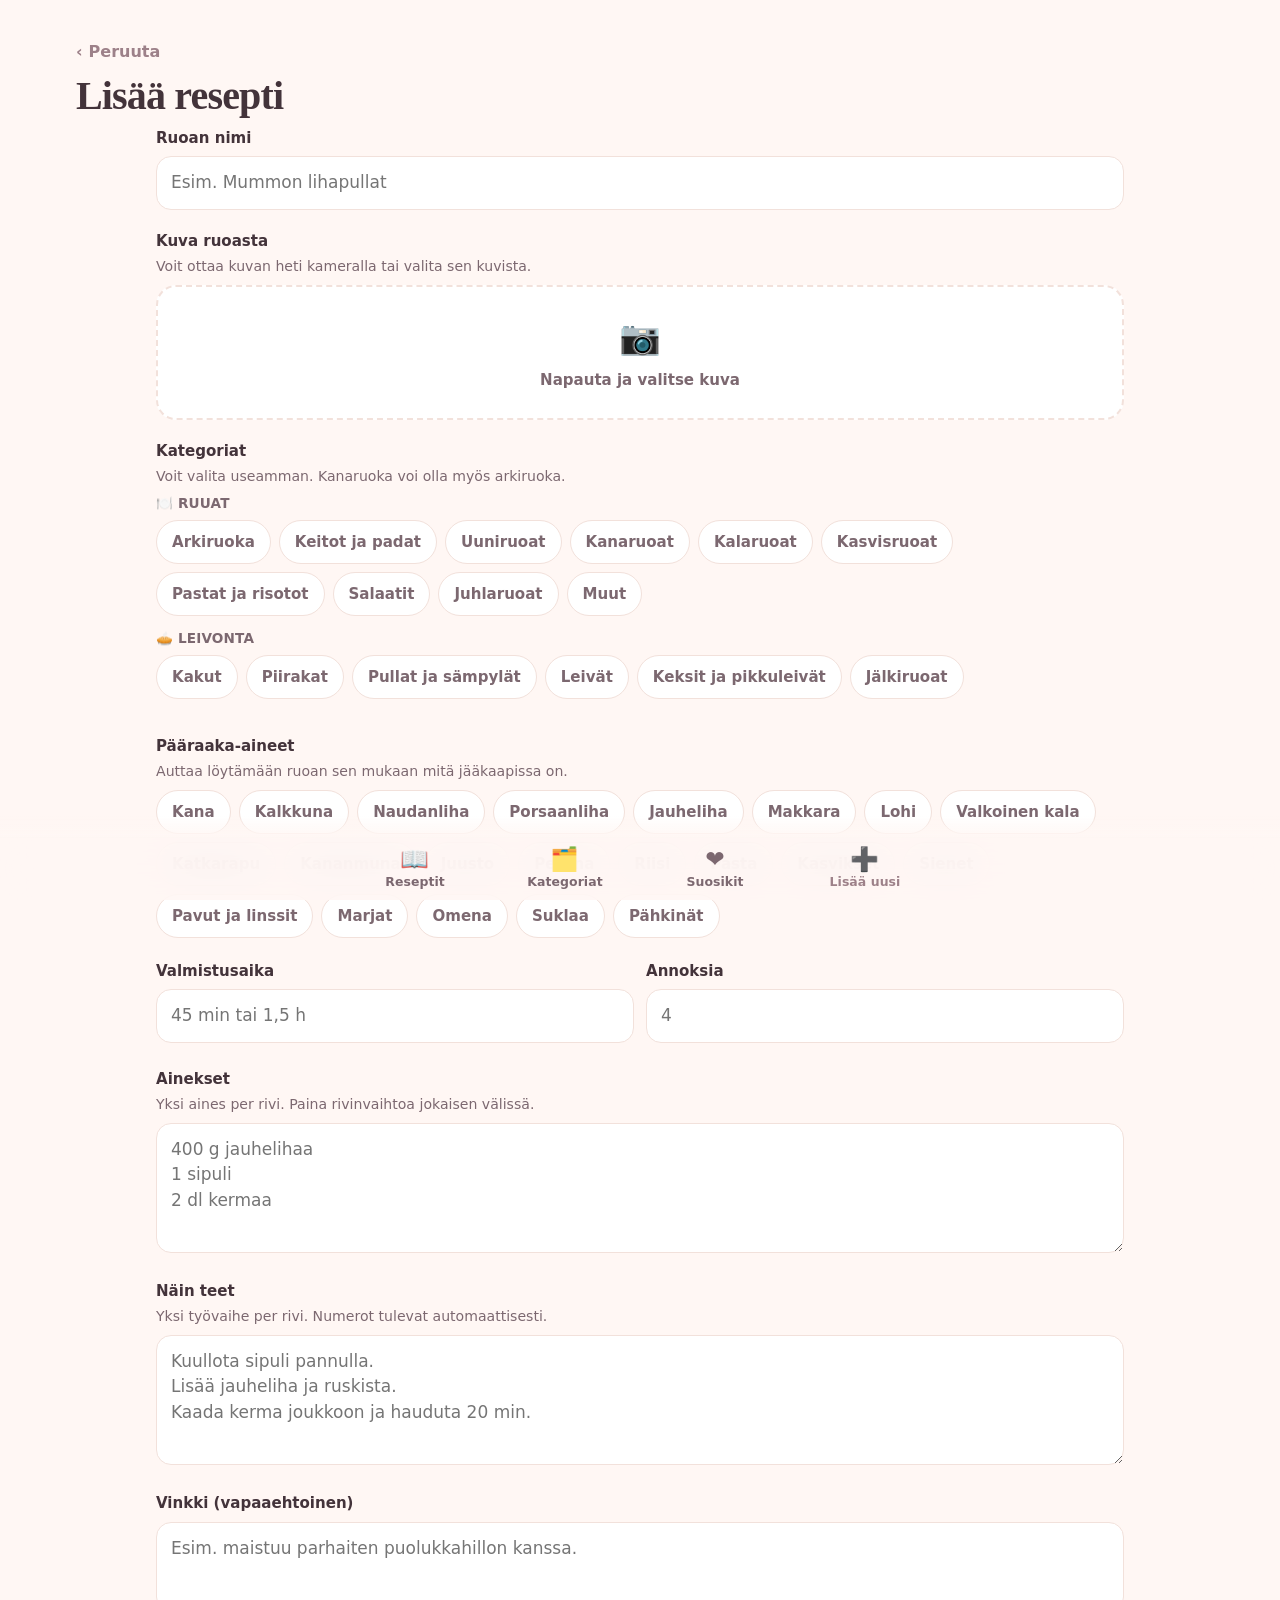
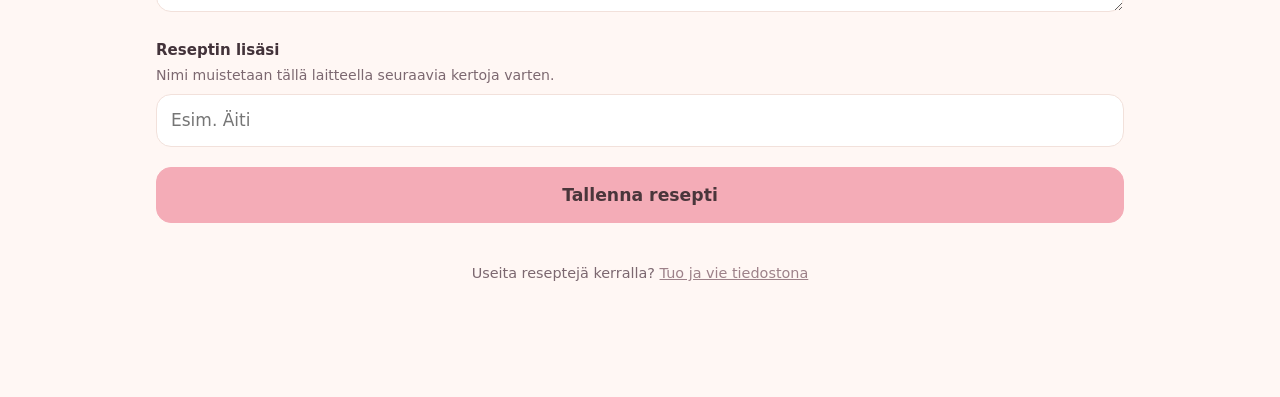
==== commit 67ec8a81: "Lisää reseptien tuonti ja vienti JSONina Uusi sivu tuo.html lukee useita reseptejä yhdestä tiedostos" ====
--- a/lisaa.html
+++ b/lisaa.html
@@ -97,6 +97,10 @@
 
     <p id="tila" class="ohjeteksti" style="text-align:center"></p>
   </form>
+
+  <p class="sivulinkki">
+    Useita reseptejä kerralla? <a href="tuo.html">Tuo ja vie tiedostona</a>
+  </p>
 </main>
 
 <nav class="alanavi">
--- a/style.css
+++ b/style.css
@@ -1140,6 +1140,88 @@
 
 .lisaaja strong { color: var(--muste); font-weight: 650; }
 
+/* --- Tuonti ja vienti --------------------------------------------- */
+
+.sivulinkki {
+  margin: 6px 0 34px;
+  text-align: center;
+  font-size: 0.9rem;
+  color: var(--muste-himmea);
+}
+
+.tuolaatikko { padding: 22px 16px; }
+
+.koodilohko {
+  background: var(--pinta);
+  border: 1px solid var(--viiva);
+  border-radius: 14px;
+  padding: 14px 16px;
+  overflow-x: auto;
+  font-family: ui-monospace, SFMono-Regular, Menlo, monospace;
+  font-size: 0.76rem;
+  line-height: 1.55;
+  margin: 0;
+}
+
+.tuoyhteenveto {
+  background: var(--korostus-pehm);
+  border-radius: 14px;
+  padding: 13px 16px;
+  margin-bottom: 14px;
+  font-size: 0.92rem;
+  line-height: 1.5;
+}
+
+.tuolista { list-style: none; margin: 0 0 16px; padding: 0; }
+
+.tuorivi + .tuorivi { border-top: 1px solid var(--viiva); }
+
+.tuorivi label {
+  display: flex;
+  align-items: flex-start;
+  gap: 13px;
+  padding: 13px 4px;
+  cursor: pointer;
+  -webkit-tap-highlight-color: transparent;
+}
+
+.tuorivi input[type="checkbox"] {
+  flex: 0 0 auto;
+  width: 24px;
+  height: 24px;
+  margin: 2px 0 0;
+  accent-color: var(--mauve);
+}
+
+.tuorivi-teksti { flex: 1; min-width: 0; }
+
+.tuorivi-nimi {
+  display: block;
+  font-family: Georgia, "Iowan Old Style", "Times New Roman", serif;
+  font-size: 1.05rem;
+  font-weight: 600;
+  line-height: 1.3;
+}
+
+.tuorivi-meta {
+  display: block;
+  margin-top: 2px;
+  font-size: 0.85rem;
+  color: var(--muste-himmea);
+}
+
+.liput { display: flex; flex-wrap: wrap; gap: 6px; margin-top: 7px; }
+
+.lippu {
+  font-size: 0.76rem;
+  padding: 3px 9px;
+  border-radius: 999px;
+  background: var(--tintti-persikka);
+  color: var(--korostus-teksti);
+}
+
+.lippu.kaksoiskappale { background: var(--tintti-ruusu); }
+
 /* ===============================================================
    Leveät näytöt
 
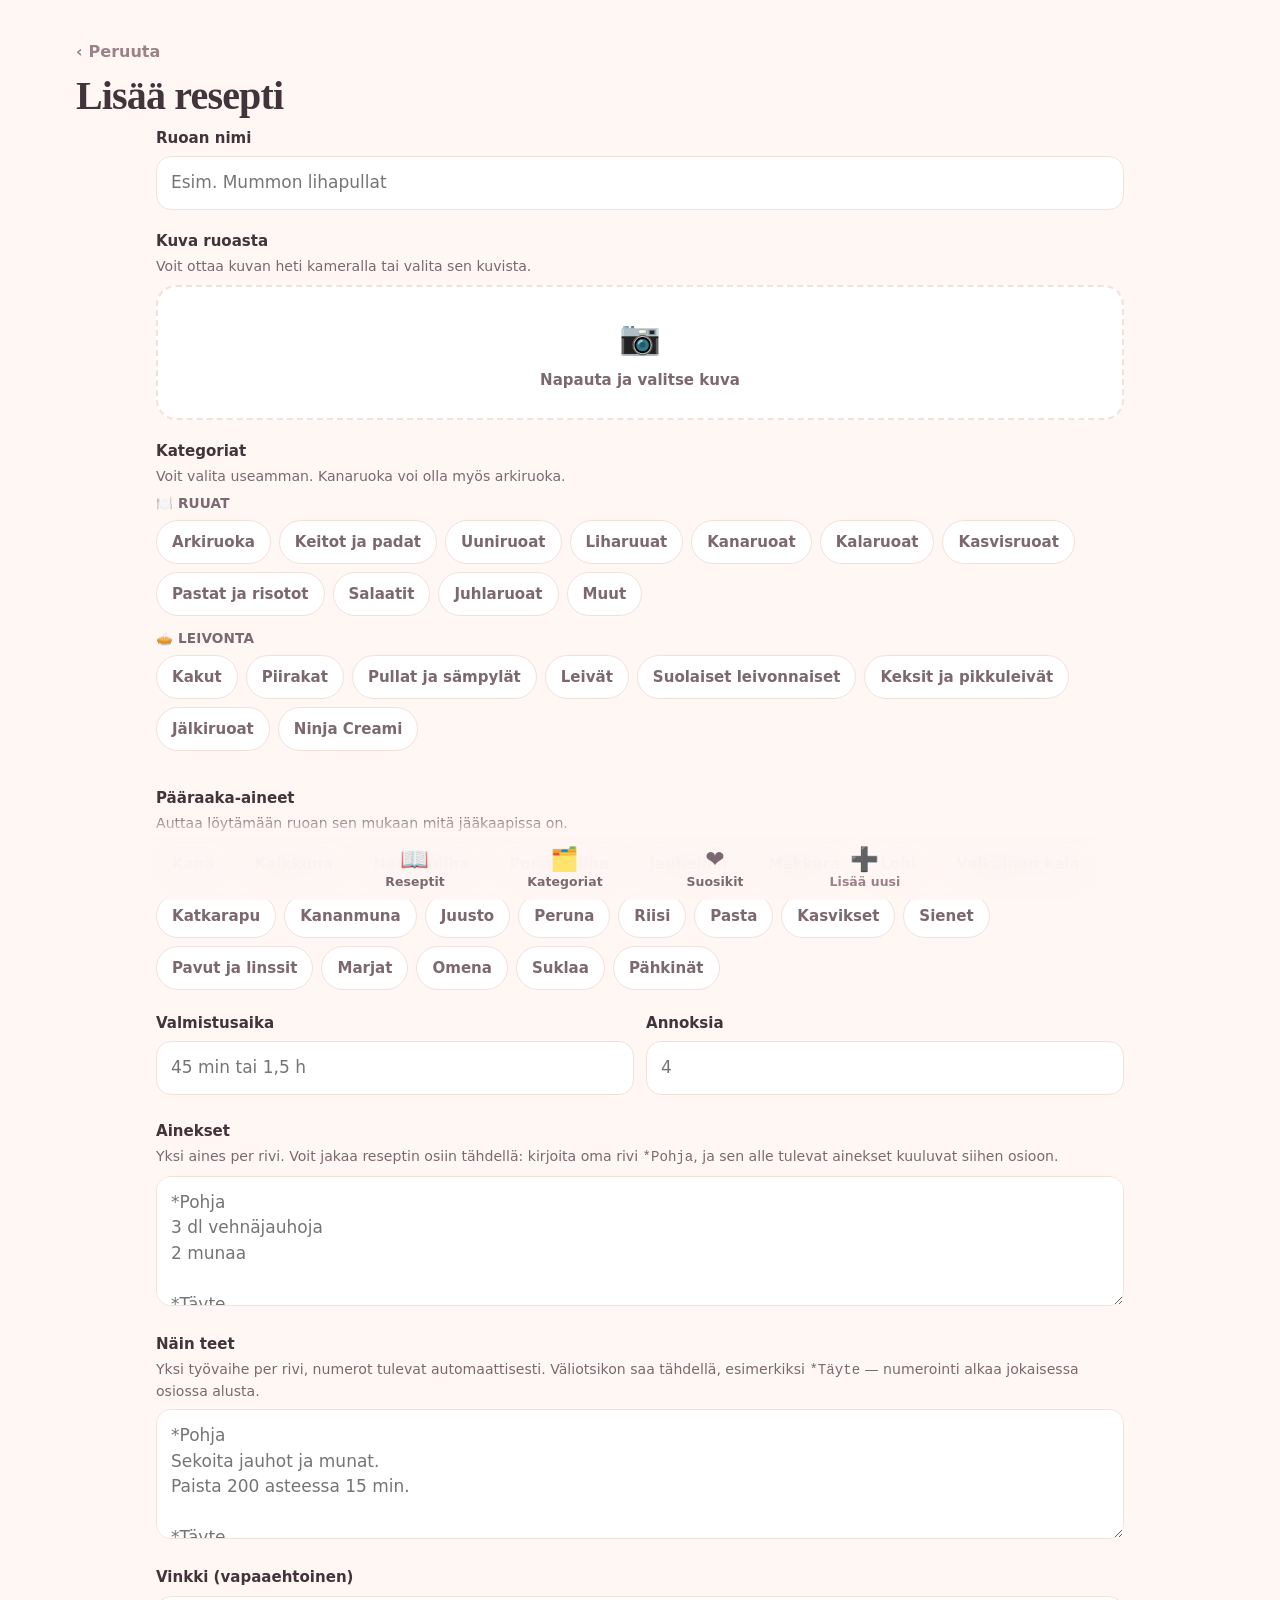
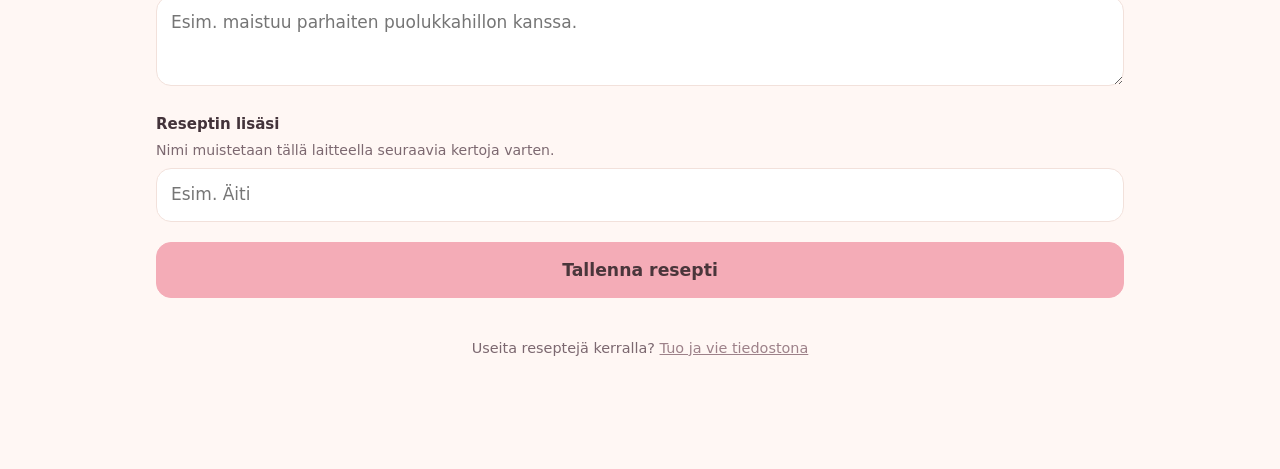
==== commit 6162c03e: "Lisää Ninja Creami- ja Suolaiset leivonnaiset -kategoriat sekä reseptien osiot Kategoriat:  Ninja Cr" ====
--- a/lisaa.html
+++ b/lisaa.html
@@ -68,14 +68,14 @@
 
     <div class="kentta">
       <label for="ainekset">Ainekset</label>
-      <p class="ohjeteksti">Yksi aines per rivi. Paina rivinvaihtoa jokaisen välissä.</p>
-      <textarea id="ainekset" placeholder="400 g jauhelihaa&#10;1 sipuli&#10;2 dl kermaa"></textarea>
+      <p class="ohjeteksti">Yksi aines per rivi. Voit jakaa reseptin osiin tähdellä: kirjoita oma rivi <code>*Pohja</code>, ja sen alle tulevat ainekset kuuluvat siihen osioon.</p>
+      <textarea id="ainekset" placeholder="*Pohja&#10;3 dl vehnäjauhoja&#10;2 munaa&#10;&#10;*Täyte&#10;500 g mansikoita"></textarea>
     </div>
 
     <div class="kentta">
       <label for="ohje">Näin teet</label>
-      <p class="ohjeteksti">Yksi työvaihe per rivi. Numerot tulevat automaattisesti.</p>
-      <textarea id="ohje" placeholder="Kuullota sipuli pannulla.&#10;Lisää jauheliha ja ruskista.&#10;Kaada kerma joukkoon ja hauduta 20 min."></textarea>
+      <p class="ohjeteksti">Yksi työvaihe per rivi, numerot tulevat automaattisesti. Väliotsikon saa tähdellä, esimerkiksi <code>*Täyte</code> — numerointi alkaa jokaisessa osiossa alusta.</p>
+      <textarea id="ohje" placeholder="*Pohja&#10;Sekoita jauhot ja munat.&#10;Paista 200 asteessa 15 min.&#10;&#10;*Täyte&#10;Vatkaa kerma ja levitä pohjalle."></textarea>
     </div>
 
     <div class="kentta">
--- a/style.css
+++ b/style.css
@@ -452,6 +452,19 @@
   border-bottom: 2px solid var(--pinkki);
 }
 
+/* Väliotsikko ainesten ja työvaiheiden sisällä: *Pohja, *Täyte. Erottuu
+   leipätekstistä mauven sävyllä muttei kilpaile osion pääotsikon kanssa. */
+.osio-otsikko {
+  font-family: Georgia, "Iowan Old Style", "Times New Roman", serif;
+  font-size: 1.06rem;
+  font-weight: 600;
+  letter-spacing: -0.006em;
+  color: var(--mauve);
+  margin: 22px 0 9px;
+}
+
+.osio h2 + .osio-otsikko { margin-top: 2px; }
+
 /* Ainekset: rivin voi kuitata tehdyksi kesken kokkaamisen */
 .ainekset { list-style: none; margin: 0; padding: 0; }
 
